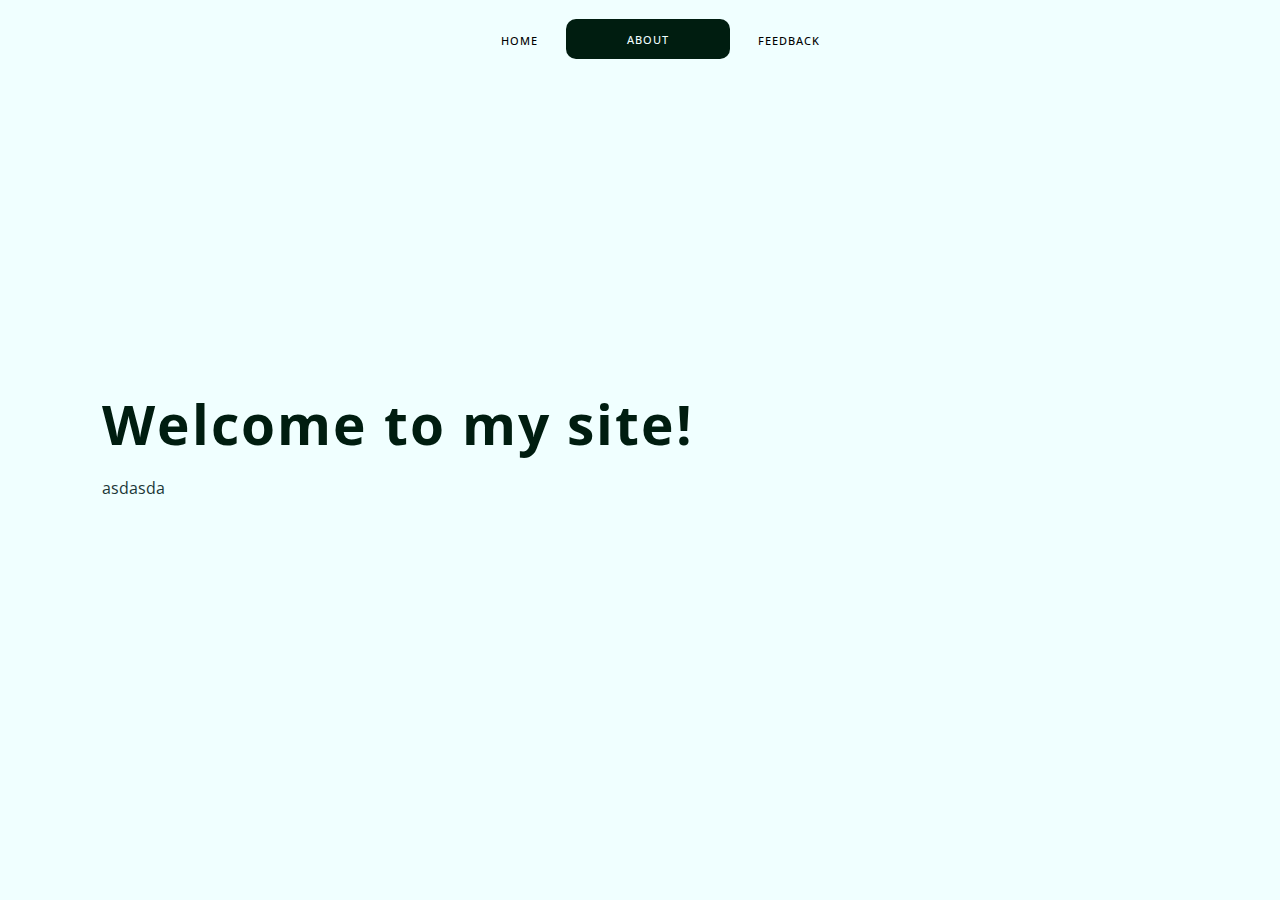
==== about.html @ 3a815daa "initial commit" ====
<!DOCTYPE html>
<html lang="en">

<head>
  <meta charset="UTF-8">
  <meta http-equiv="X-UA-Compatible" content="IE=edge">
  <meta name="viewport" content="width=device-width, initial-scale=1.0">
  <title>About Me</title>
  <link rel="stylesheet" href="css/style.css" />
</head>

<body>
  <section>
    <nav>
      <ul class="menu">
        <li><a href="index.html">Home</a></li> 
        <li><a href="about.html" class="main-btn">About</a></li>
        <li><a href="feedback.html">Feedback</a></li>
      </ul>
    </nav>
    <div class="main-heading">
      <h1>Welcome to my site!</h1>
      <p>asdasda</p>
    </div>
  </section>
</body>

</html>
---- css/style.css ----
@import url('https://fonts.googleapis.com/css2?family=Open+Sans:wght@400;500;600;700&display=swap');

body{
  margin: 0;
  padding: 0;
  box-sizing: border-box;
  font-family: 'Open Sans', sans-serif;
  background-color: azure;
}

a{
  text-decoration: none;
}
ul{
  list-style: none;
}
input,button,textarea{
  border: none;
  outline: none;
}
/************NAVIGATION************/

nav{
  display: flex;
  justify-content: space-around;
  align-items: center;
  left: 0;
  top: 0;
  width: 100%;
  z-index: 1;
}

nav ul{
  display: flex;
}

nav ul li a{
  height: 40px;
  line-height: 43px;
  margin: 3px;
  padding: 0 22px;
  display: flex;
  font-size: 0.7rem;
  text-transform: uppercase;
  font-weight: 500;
  letter-spacing: 1px;
  border-radius: 3px;
  transition: 0.2s ease-in-out;
  color:rgb(0, 0, 0);
}

nav ul li a:hover{
  background-color: rgb(28, 55, 56);
  color: #f0ffff;
  box-shadow: 5px 10px 30px rgba(28, 55, 56, 0.75);
}

.main-heading{
  width: 600px;
  position: absolute;
  left: 15%;
  top: 50%;
  transform: translate(-15%, -50%);
}
.main-heading h1{
  font-size: 55px;
  margin: 0px;
  letter-spacing: 2px;
  color: rgb(0, 29, 16);
}

.main-heading p{
  color: rgb(28, 55, 56);
}

.main-btn{
  width: 120px;
  height: 40px;
  display: flex;
  justify-content: center;
  align-items: center;
  background-color:rgb(0, 29, 16);
  border-radius: 10px;
  color: #f0ffff;
  transition: 0.2s ease-in-out;
}

.main-btn:hover{
  box-shadow: 5px 10px 30px rgba(28, 55, 56, 0.75);
}

div form input{
  width: 100%;
  padding: 12px 10px;
  margin: 8px 0;
  box-sizing: border-box;
  border: 2px solid #ccc;
  border-radius: 4px;
}

div form textarea{
  width: 100%;
  padding: 12px 20px;
  margin: 8px 0;
  box-sizing: border-box;
  border: 2px solid #ccc;
  border-radius: 4px;
}
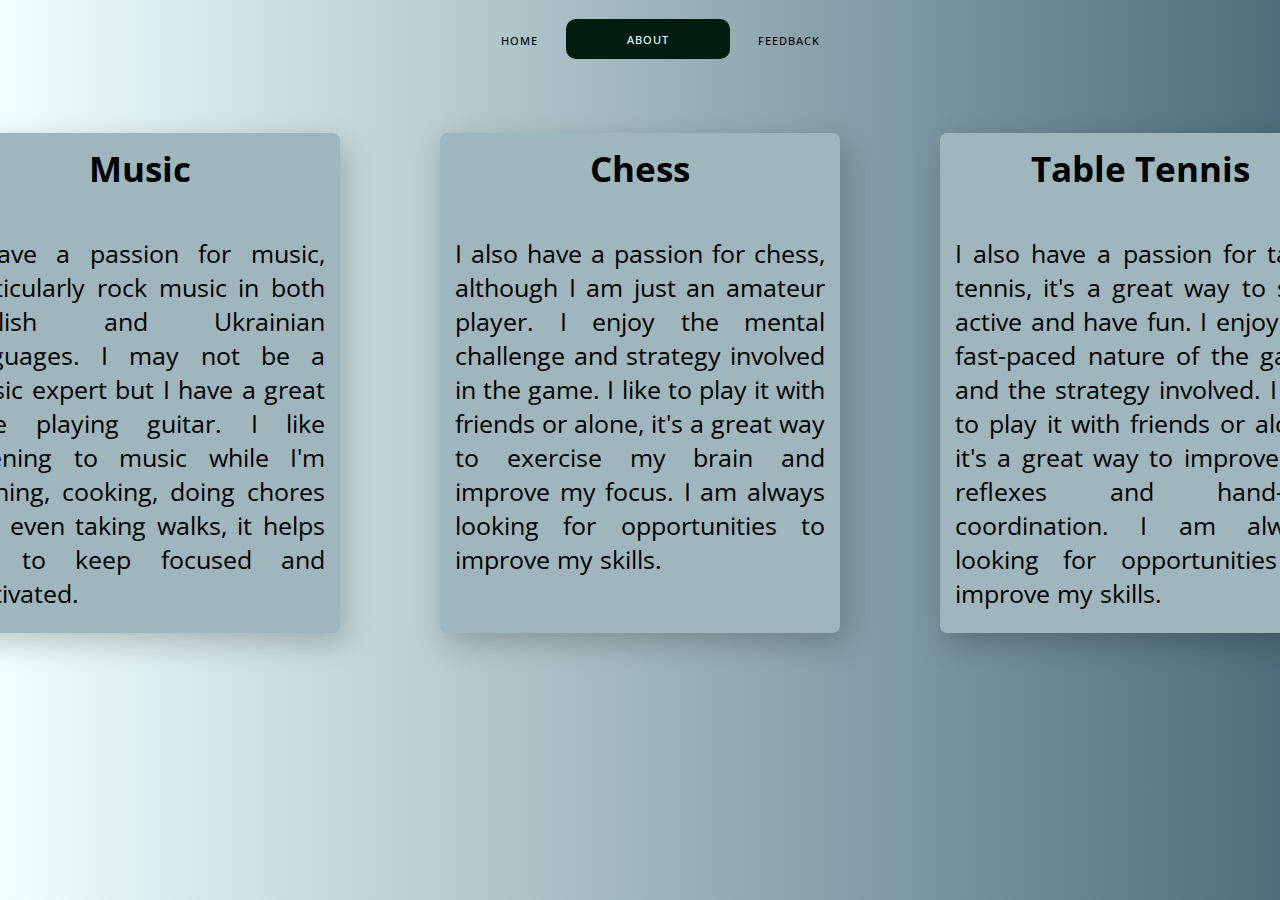
==== commit b9a3ed29: "Changed design, deleted contact.html, made small design changes" ====
--- a/about.html
+++ b/about.html
@@ -18,9 +18,28 @@
         <li><a href="feedback.html">Feedback</a></li>
       </ul>
     </nav>
-    <div class="main-heading">
-      <h1>Welcome to my site!</h1>
-      <p>asdasda</p>
+  </section>
+
+  <section class="interests">  
+    <div class="interests-container">
+      <div class="interests-box">
+        <div class="i-text">
+          <h2>Music</h2>
+          <p>I have a passion for music, particularly rock music in both English and Ukrainian languages. I may not be a music expert but I have a great time playing guitar. I like listening to music while I'm training, cooking, doing chores and even taking walks, it helps me to keep focused and motivated.</p>
+        </div>
+      </div>
+      <div class="interests-box">
+        <div class="i-text">
+          <h2>Chess</h2>
+          <p>I also have a passion for chess, although I am just an amateur player. I enjoy the mental challenge and strategy involved in the game. I like to play it with friends or alone, it's a great way to exercise my brain and improve my focus. I am always looking for opportunities to improve my skills.</p>
+        </div>
+      </div>
+      <div class="interests-box">
+        <div class="i-text">
+          <h2>Table Tennis</h2>
+          <p>I also have a passion for table tennis, it's a great way to stay active and have fun. I enjoy the fast-paced nature of the game and the strategy involved. I like to play it with friends or alone, it's a great way to improve my reflexes and hand-eye coordination. I am always looking for opportunities to improve my skills.</p>
+        </div>
+      </div>
     </div>
   </section>
 </body>
--- a/css/style.css
+++ b/css/style.css
@@ -5,7 +5,7 @@
   padding: 0;
   box-sizing: border-box;
   font-family: 'Open Sans', sans-serif;
-  background-color: azure;
+  background: linear-gradient(0.25turn, rgb(240, 255, 255), rgb(79, 109, 122));
 }
 
 a{
@@ -58,9 +58,9 @@
 .main-heading{
   width: 600px;
   position: absolute;
-  left: 15%;
-  top: 50%;
-  transform: translate(-15%, -50%);
+  left: 20%;
+  top: 43%;
+  transform: translate(-20%, -43%);
 }
 .main-heading h1{
   font-size: 55px;
@@ -94,7 +94,7 @@
   padding: 12px 10px;
   margin: 8px 0;
   box-sizing: border-box;
-  border: 2px solid #ccc;
+  border: 2px solid black;
   border-radius: 4px;
 }
 
@@ -103,6 +103,51 @@
   padding: 12px 20px;
   margin: 8px 0;
   box-sizing: border-box;
-  border: 2px solid #ccc;
+  border: 2px solid black;
   border-radius: 4px;
 }
+
+.interests{
+  width: 100%;
+  height: 90vh;
+  box-sizing: border-box;
+  display: flex;
+  justify-content: center;
+  align-items: center;
+  flex-direction: column;
+  margin-top: -100px;
+}
+
+.interests-container{
+  display: flex;
+  justify-content: center;
+  align-items: center;
+}
+
+.interests-box{
+  background-color: #A0B6BD;
+  width: 400px;
+  height: 500px;
+  margin: 50px;
+  border-radius: 7px;
+  box-shadow: 5px 10px 30px rgba(0, 0, 0, 0.219);
+}
+
+.i-text{
+  width: 100%;
+  display: flex;
+  align-items: center;
+  flex-direction: column;
+  
+}
+
+.i-text h2{
+  margin-top: 12px;
+  font-size: 35px;
+}
+
+.i-text p{
+  text-align: justify;
+  margin: 15px;
+  font-size: 25px;
+}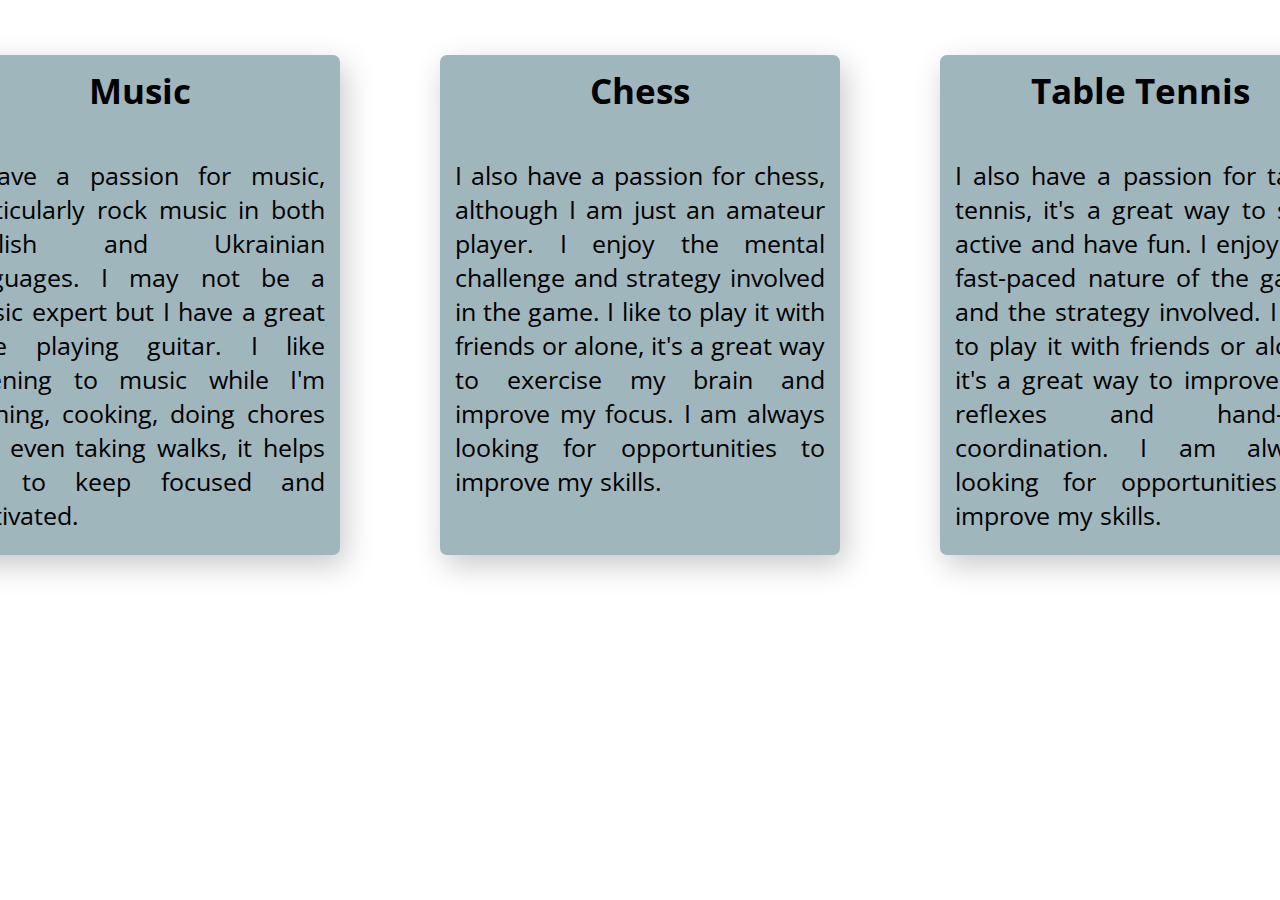
==== commit a7c69a45: "Major feedback, style and engine changes" ====
--- a/about.html
+++ b/about.html
@@ -1,47 +1,34 @@
 <!DOCTYPE html>
 <html lang="en">
-
-<head>
-  <meta charset="UTF-8">
-  <meta http-equiv="X-UA-Compatible" content="IE=edge">
-  <meta name="viewport" content="width=device-width, initial-scale=1.0">
-  <title>About Me</title>
-  <link rel="stylesheet" href="css/style.css" />
-</head>
-
-<body>
-  <section>
-    <nav>
-      <ul class="menu">
-        <li><a href="index.html">Home</a></li> 
-        <li><a href="about.html" class="main-btn">About</a></li>
-        <li><a href="feedback.html">Feedback</a></li>
-      </ul>
-    </nav>
-  </section>
-
-  <section class="interests">  
-    <div class="interests-container">
-      <div class="interests-box">
-        <div class="i-text">
-          <h2>Music</h2>
-          <p>I have a passion for music, particularly rock music in both English and Ukrainian languages. I may not be a music expert but I have a great time playing guitar. I like listening to music while I'm training, cooking, doing chores and even taking walks, it helps me to keep focused and motivated.</p>
+  <head>
+    <meta charset="UTF-8">
+    <meta http-equiv="X-UA-Compatible" content="IE=edge">
+    <meta name="viewport" content="width=device-width, initial-scale=1.0">
+    <title>About Me</title>
+    <link rel="stylesheet" href="css/style.css" />
+  </head>
+  <body>
+    <section class="interests">
+      <div class="interests-container">
+        <div class="interests-box">
+          <div class="i-text">
+            <h2>Music</h2>
+            <p>I have a passion for music, particularly rock music in both English and Ukrainian languages. I may not be a music expert but I have a great time playing guitar. I like listening to music while I'm training, cooking, doing chores and even taking walks, it helps me to keep focused and motivated.</p>
+          </div>
+        </div>
+        <div class="interests-box">
+          <div class="i-text">
+            <h2>Chess</h2>
+            <p>I also have a passion for chess, although I am just an amateur player. I enjoy the mental challenge and strategy involved in the game. I like to play it with friends or alone, it's a great way to exercise my brain and improve my focus. I am always looking for opportunities to improve my skills.</p>
+          </div>
+        </div>
+        <div class="interests-box">
+          <div class="i-text">
+            <h2>Table Tennis</h2>
+            <p>I also have a passion for table tennis, it's a great way to stay active and have fun. I enjoy the fast-paced nature of the game and the strategy involved. I like to play it with friends or alone, it's a great way to improve my reflexes and hand-eye coordination. I am always looking for opportunities to improve my skills.</p>
+          </div>
         </div>
       </div>
-      <div class="interests-box">
-        <div class="i-text">
-          <h2>Chess</h2>
-          <p>I also have a passion for chess, although I am just an amateur player. I enjoy the mental challenge and strategy involved in the game. I like to play it with friends or alone, it's a great way to exercise my brain and improve my focus. I am always looking for opportunities to improve my skills.</p>
-        </div>
-      </div>
-      <div class="interests-box">
-        <div class="i-text">
-          <h2>Table Tennis</h2>
-          <p>I also have a passion for table tennis, it's a great way to stay active and have fun. I enjoy the fast-paced nature of the game and the strategy involved. I like to play it with friends or alone, it's a great way to improve my reflexes and hand-eye coordination. I am always looking for opportunities to improve my skills.</p>
-        </div>
-      </div>
-    </div>
-  </section>
-</body>
-
+    </section>
+  </body>
 </html>--- a/css/style.css
+++ b/css/style.css
@@ -1,26 +1,29 @@
-@import url('https://fonts.googleapis.com/css2?family=Open+Sans:wght@400;500;600;700&display=swap');
+@import url("https://fonts.googleapis.com/css2?family=Open+Sans:wght@400;500;600;700&display=swap");
 
-body{
+body {
+  height:100px;
   margin: 0;
   padding: 0;
   box-sizing: border-box;
-  font-family: 'Open Sans', sans-serif;
+  font-family: "Open Sans", sans-serif;
   background: linear-gradient(0.25turn, rgb(240, 255, 255), rgb(79, 109, 122));
 }
 
-a{
+a {
   text-decoration: none;
 }
-ul{
+ul {
   list-style: none;
 }
-input,button,textarea{
+input,
+button,
+textarea {
   border: none;
   outline: none;
 }
 /************NAVIGATION************/
 
-nav{
+nav {
   display: flex;
   justify-content: space-around;
   align-items: center;
@@ -30,11 +33,11 @@
   z-index: 1;
 }
 
-nav ul{
+nav ul {
   display: flex;
 }
 
-nav ul li a{
+nav ul li a {
   height: 40px;
   line-height: 43px;
   margin: 3px;
@@ -46,68 +49,86 @@
   letter-spacing: 1px;
   border-radius: 3px;
   transition: 0.2s ease-in-out;
-  color:rgb(0, 0, 0);
+  color: rgb(0, 0, 0);
 }
 
-nav ul li a:hover{
+nav ul li a:hover {
   background-color: rgb(28, 55, 56);
   color: #f0ffff;
   box-shadow: 5px 10px 30px rgba(28, 55, 56, 0.75);
 }
 
-.main-heading{
+.main-heading {
   width: 600px;
   position: absolute;
   left: 20%;
   top: 43%;
   transform: translate(-20%, -43%);
 }
-.main-heading h1{
+.main-heading h1 {
   font-size: 55px;
   margin: 0px;
   letter-spacing: 2px;
   color: rgb(0, 29, 16);
 }
 
-.main-heading p{
+.main-heading p {
   color: rgb(28, 55, 56);
 }
 
-.main-btn{
+.main-btn {
   width: 120px;
   height: 40px;
   display: flex;
   justify-content: center;
   align-items: center;
-  background-color:rgb(0, 29, 16);
+  background-color: rgb(0, 29, 16);
   border-radius: 10px;
   color: #f0ffff;
   transition: 0.2s ease-in-out;
 }
 
-.main-btn:hover{
+.main-btn:hover {
   box-shadow: 5px 10px 30px rgba(28, 55, 56, 0.75);
 }
 
-div form input{
-  width: 100%;
-  padding: 12px 10px;
-  margin: 8px 0;
+
+div form input {
+  width: 80%;
+  padding: 12px;
+  margin-bottom: 10px;
   box-sizing: border-box;
   border: 2px solid black;
   border-radius: 4px;
 }
 
-div form textarea{
-  width: 100%;
-  padding: 12px 20px;
-  margin: 8px 0;
+div form textarea {
+  width: 80%;
+  padding: 12px;
+  resize: none;
   box-sizing: border-box;
   border: 2px solid black;
   border-radius: 4px;
 }
 
-.interests{
+.main-btn-post{
+  width: 120px;
+  height: 40px;
+  display: flexbox;
+  justify-content: center;
+  align-items: center;
+  background-color: rgb(0, 29, 16);
+  border-radius: 10px;
+  color: #f0ffff;
+  transition: 0.2s ease-in-out;
+  margin-right: 30px;
+}
+
+.main-btn-post:hover {
+  box-shadow: 5px 10px 30px rgba(28, 55, 56, 0.75);
+}
+
+.interests {
   width: 100%;
   height: 90vh;
   box-sizing: border-box;
@@ -118,14 +139,15 @@
   margin-top: -100px;
 }
 
-.interests-container{
+.interests-container {
   display: flex;
   justify-content: center;
   align-items: center;
 }
 
-.interests-box{
-  background-color: #A0B6BD;
+.interests-box {
+  background-color: #a0b6bd;
+  display: flex;
   width: 400px;
   height: 500px;
   margin: 50px;
@@ -133,21 +155,38 @@
   box-shadow: 5px 10px 30px rgba(0, 0, 0, 0.219);
 }
 
-.i-text{
+.i-text {
   width: 100%;
   display: flex;
   align-items: center;
   flex-direction: column;
-  
 }
 
-.i-text h2{
+.i-text h2 {
   margin-top: 12px;
   font-size: 35px;
 }
 
-.i-text p{
+.i-text p {
   text-align: justify;
   margin: 15px;
   font-size: 25px;
-}+}
+
+.table1 {
+  border-collapse: collapse;
+  border-spacing: 5px;
+  border-color: rgba(28, 55, 56, 0.75);
+}
+
+table {
+  border-collapse: collapse;
+  width: 100%;
+  }
+  
+  th, td {
+  border: 1px solid black;
+  text-align: left;
+  padding: 8px;
+  }
+  